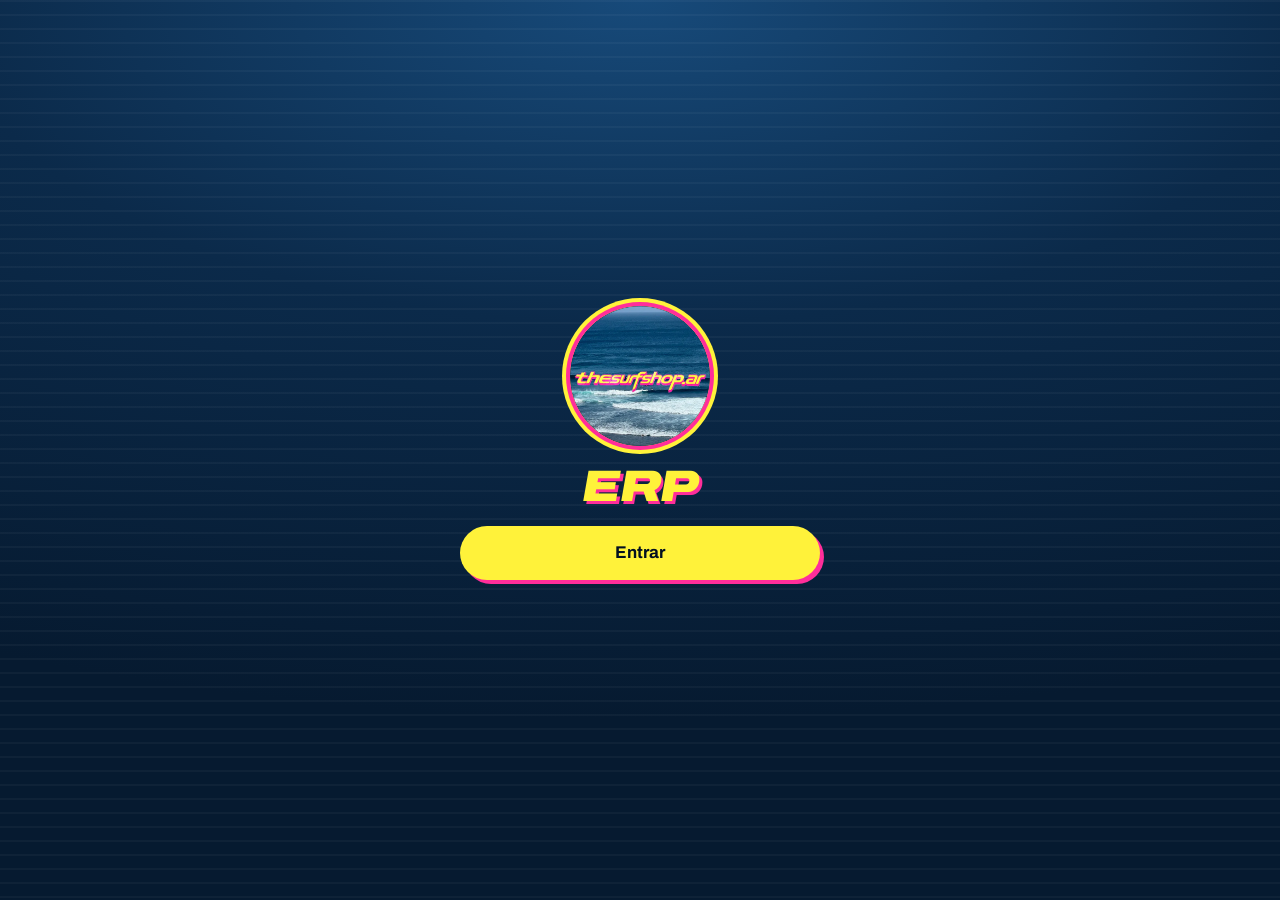
==== index.html @ 5bf67ba0 "Página de entrada que abre el ERP (para publicar con GitHub Pages) Co-Authored-By: Claude Opus 5.5 <" ====
<!doctype html>
<html lang="es-AR">
<head>
  <meta charset="utf-8">
  <meta name="viewport" content="width=device-width, initial-scale=1">
  <meta name="robots" content="noindex">
  <title>thesurfshop.ar</title>
  <!-- Por ahora la dirección principal abre el ERP; cuando esté la página pública, va acá. -->
  <meta http-equiv="refresh" content="0; url=stock.html">
  <style>body { margin: 0; background: #061a30; }</style>
</head>
<body>
  <script>location.replace('stock.html');</script>
</body>
</html>
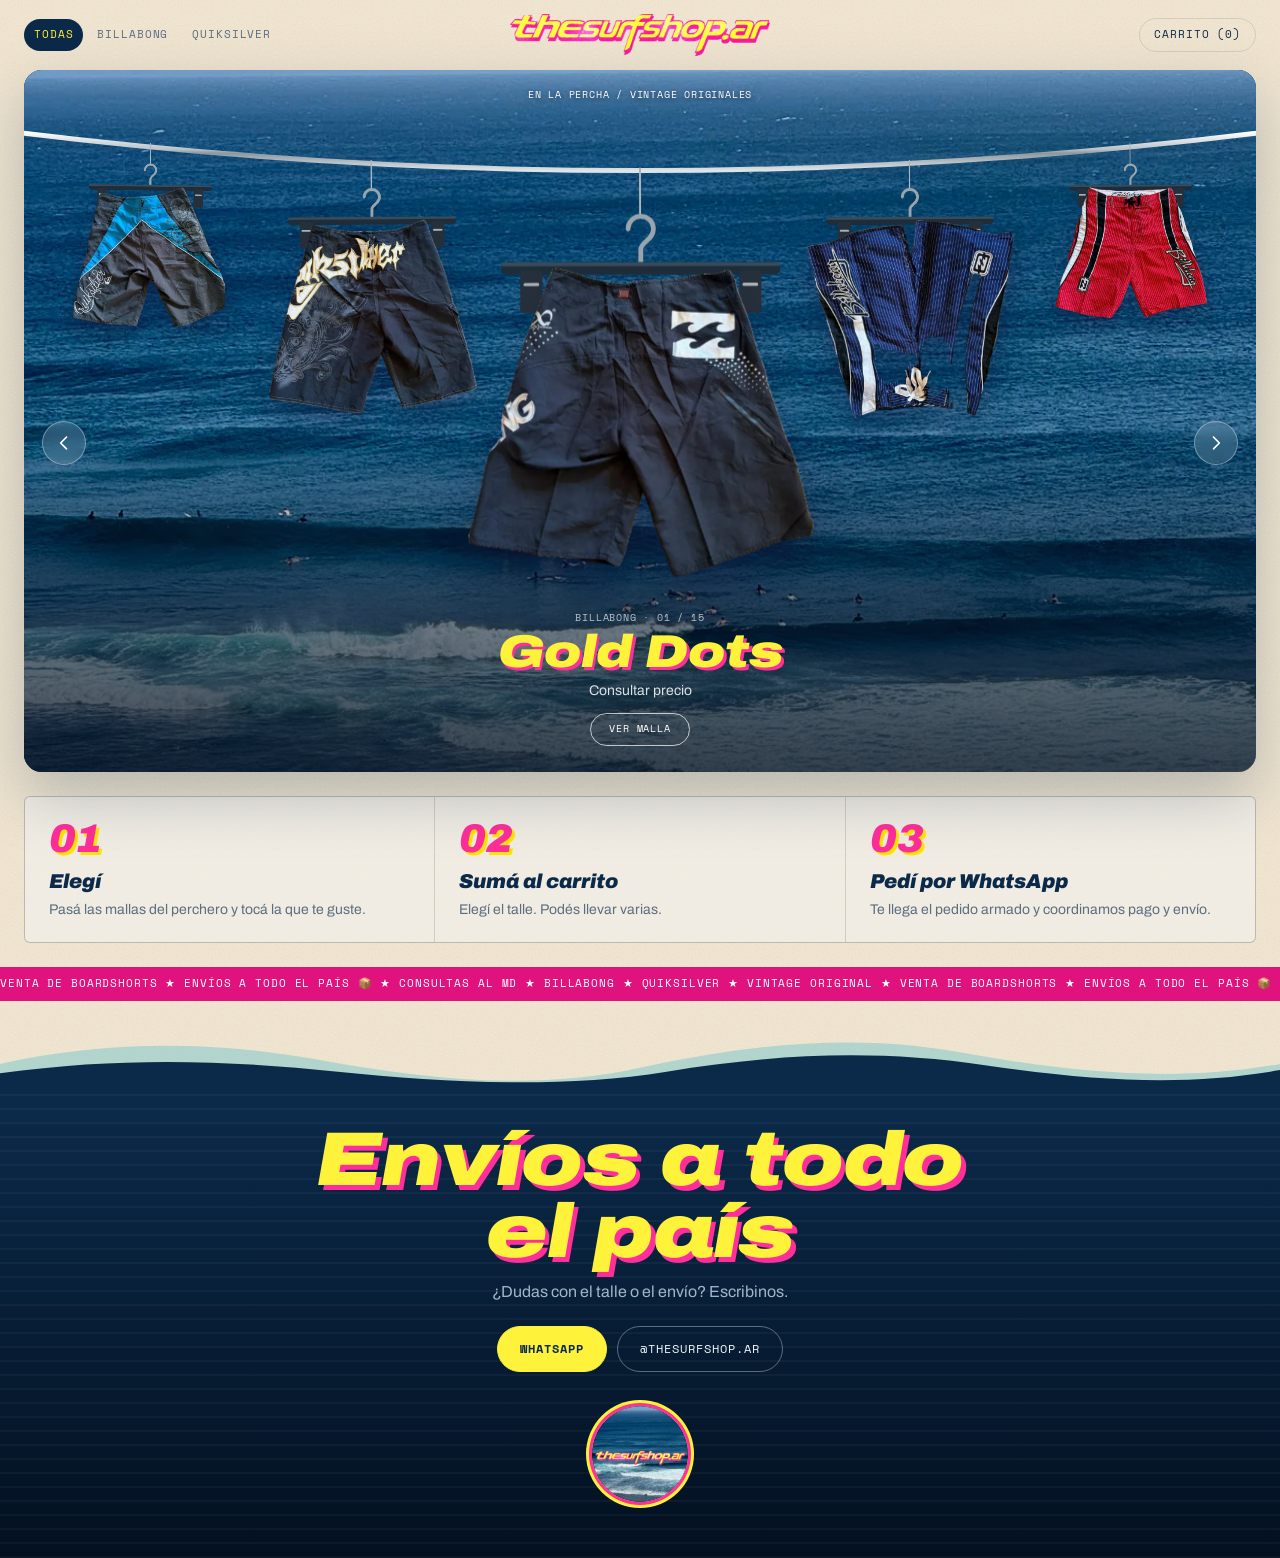
==== commit 2d711e95: "Tienda pública: perchero interactivo con las mallas y pedido por WhatsApp - index.html pasa a ser la" ====
--- a/index.html
+++ b/index.html
@@ -2,14 +2,187 @@
 <html lang="es-AR">
 <head>
   <meta charset="utf-8">
-  <meta name="viewport" content="width=device-width, initial-scale=1">
+  <meta name="viewport" content="width=device-width, initial-scale=1, viewport-fit=cover">
+  <!-- Sacar el noindex cuando la clienta apruebe la web y estén los precios. -->
   <meta name="robots" content="noindex">
-  <title>thesurfshop.ar</title>
-  <!-- Por ahora la dirección principal abre el ERP; cuando esté la página pública, va acá. -->
-  <meta http-equiv="refresh" content="0; url=stock.html">
-  <style>body { margin: 0; background: #061a30; }</style>
+  <meta name="theme-color" content="#f4ead7">
+  <title>thesurfshop.ar · Boardshorts vintage</title>
+  <meta name="description" content="Boardshorts vintage originales Billabong y Quiksilver. Elegí tu malla y pedila por WhatsApp.">
+  <meta property="og:title" content="thesurfshop.ar · Boardshorts vintage">
+  <meta property="og:description" content="Billabong y Quiksilver originales. Pedidos por WhatsApp.">
+  <meta property="og:image" content="img/og.jpg">
+  <link rel="icon" href="img/favicon.png">
+  <link rel="apple-touch-icon" href="img/icon-180.png">
+  <link rel="preconnect" href="https://fonts.googleapis.com">
+  <link rel="preconnect" href="https://fonts.gstatic.com" crossorigin>
+  <link rel="stylesheet" href="https://fonts.googleapis.com/css2?family=Archivo:ital,wdth,wght@0,62..125,400..900;1,62..125,400..900&family=Space+Mono:wght@400;700&display=swap">
+  <link rel="stylesheet" href="css/marca.css">
+  <link rel="stylesheet" href="css/tienda.css">
+  <script defer src="js/catalogo-inicial.js"></script>
+  <script defer src="js/tienda-config.js"></script>
+  <script defer src="js/tienda.js"></script>
 </head>
 <body>
-  <script>location.replace('stock.html');</script>
+
+  <header class="barra">
+    <nav class="filtros" aria-label="Marcas">
+      <button class="filtro" data-marca="" aria-pressed="true">Todas</button>
+      <button class="filtro" data-marca="Billabong" aria-pressed="false">Billabong</button>
+      <button class="filtro" data-marca="Quiksilver" aria-pressed="false">Quiksilver</button>
+    </nav>
+    <a href="./" class="marca" aria-label="thesurfshop.ar, inicio">
+      <img src="img/wordmark.webp" alt="thesurfshop.ar" width="1400" height="230">
+    </a>
+    <button class="boton-carrito" id="abrir-carrito" aria-haspopup="dialog">
+      Carrito <span id="carrito-cuenta">(0)</span>
+    </button>
+  </header>
+
+  <main>
+    <section class="escenario" id="escenario" aria-roledescription="carrusel" aria-label="Mallas en la percha">
+      <!-- La misma foto del mar que tiene el logo: las mallas cuelgan contra el cielo. -->
+      <div class="paisaje" aria-hidden="true">
+        <div class="foto-mar"></div>
+      </div>
+
+      <p class="rotulo"><span>En la percha</span> / <span>Vintage originales</span></p>
+
+      <svg class="barral" id="barral" aria-hidden="true" preserveAspectRatio="none">
+        <defs>
+          <linearGradient id="cromo" x1="0" y1="0" x2="0" y2="1">
+            <stop offset="0" stop-color="#ffffff"/>
+            <stop offset=".45" stop-color="#b9c2c9"/>
+            <stop offset=".55" stop-color="#8d979f"/>
+            <stop offset="1" stop-color="#dfe4e8"/>
+          </linearGradient>
+        </defs>
+        <path id="barral-sombra" fill="none" stroke="rgba(11,42,74,.08)" stroke-width="5" stroke-linecap="round"/>
+        <path id="barral-tubo" fill="none" stroke="url(#cromo)" stroke-width="5" stroke-linecap="round"/>
+      </svg>
+
+      <div class="perchas" id="perchas"></div>
+
+      <button class="flecha flecha-izq" id="anterior" aria-label="Malla anterior">
+        <svg viewBox="0 0 24 24" width="20" height="20" aria-hidden="true"><path d="M15 5l-7 7 7 7" fill="none" stroke="currentColor" stroke-width="2" stroke-linecap="round" stroke-linejoin="round"/></svg>
+      </button>
+      <button class="flecha flecha-der" id="siguiente" aria-label="Malla siguiente">
+        <svg viewBox="0 0 24 24" width="20" height="20" aria-hidden="true"><path d="M9 5l7 7-7 7" fill="none" stroke="currentColor" stroke-width="2" stroke-linecap="round" stroke-linejoin="round"/></svg>
+      </button>
+
+      <div class="etiqueta" id="etiqueta" aria-live="polite">
+        <p class="etiqueta-marca" id="etiqueta-marca"></p>
+        <h1 class="etiqueta-nombre titulo-racing" id="etiqueta-nombre"></h1>
+        <p class="etiqueta-precio" id="etiqueta-precio"></p>
+        <button class="boton-ver" id="ver-malla">Ver malla</button>
+      </div>
+
+      <!-- Panel de la malla elegida -->
+      <aside class="panel" id="panel" aria-label="Detalle de la malla" hidden>
+        <button class="cerrar" id="cerrar-panel" aria-label="Cerrar">
+          <svg viewBox="0 0 24 24" width="18" height="18" aria-hidden="true"><path d="M6 6l12 12M18 6 6 18" stroke="currentColor" stroke-width="2.2" stroke-linecap="round"/></svg>
+        </button>
+        <p class="panel-rotulo" id="panel-rotulo"></p>
+        <h2 class="panel-nombre" id="panel-nombre"></h2>
+        <p class="panel-precio"><strong id="panel-precio"></strong> <span id="panel-precio-nota"></span></p>
+
+        <p class="panel-sub">Color <strong id="panel-color"></strong></p>
+        <div class="fotos" id="panel-fotos"></div>
+
+        <div class="panel-sub panel-sub-fila">
+          <span>Talle <strong id="panel-talle">—</strong></span>
+          <span class="nota-talle">Medida de cintura en pulgadas</span>
+        </div>
+        <div class="talles" id="talles" role="radiogroup" aria-label="Talle">
+          <span class="talles-perilla" id="talles-perilla" aria-hidden="true"></span>
+        </div>
+
+        <button class="boton-agregar" id="agregar" disabled>
+          <span id="agregar-texto">Elegí un talle</span>
+          <span id="agregar-precio"></span>
+        </button>
+
+        <details class="acordeon">
+          <summary>Detalles</summary>
+          <p>Boardshort vintage original <span id="panel-marca-detalle"></span>. Las fotos son de la malla real que te llevás: tocalas para verlas grandes.</p>
+        </details>
+        <details class="acordeon">
+          <summary>Cómo comprar</summary>
+          <p>Sumá las mallas al carrito y tocá <strong>Pedir por WhatsApp</strong>. Te llega el pedido armado y coordinamos el pago y el envío por ahí.</p>
+        </details>
+        <details class="acordeon">
+          <summary>Talles</summary>
+          <p>Los talles van por medida de cintura en pulgadas (32 = 81 cm aprox.). Si dudás entre dos, consultanos por WhatsApp.</p>
+        </details>
+      </aside>
+    </section>
+
+    <section class="pasos" aria-label="Cómo comprar">
+      <div class="paso"><span class="paso-num">01</span><h3>Elegí</h3><p>Pasá las mallas del perchero y tocá la que te guste.</p></div>
+      <div class="paso"><span class="paso-num">02</span><h3>Sumá al carrito</h3><p>Elegí el talle. Podés llevar varias.</p></div>
+      <div class="paso"><span class="paso-num">03</span><h3>Pedí por WhatsApp</h3><p>Te llega el pedido armado y coordinamos pago y envío.</p></div>
+    </section>
+  </main>
+
+  <footer class="pie">
+    <div class="cinta" aria-hidden="true">
+      <div class="cinta-texto">
+        <span>Venta de boardshorts ★ Envíos a todo el país 📦 ★ Consultas al md ★ Billabong ★ Quiksilver ★ Vintage original ★&nbsp;</span>
+        <span>Venta de boardshorts ★ Envíos a todo el país 📦 ★ Consultas al md ★ Billabong ★ Quiksilver ★ Vintage original ★&nbsp;</span>
+      </div>
+    </div>
+    <svg class="pie-ola" viewBox="0 0 1440 90" preserveAspectRatio="none" aria-hidden="true">
+      <path d="M0 50C120 20 240 20 360 45s240 40 360 10 240-45 360-20 240 40 360 15V90H0z" fill="#3fb8c9" opacity=".35"/>
+      <path d="M0 62C140 40 260 46 380 60s250 22 370 0 230-30 360-8 230 26 330 6V90H0z" fill="#0b2a4a"/>
+    </svg>
+    <div class="pie-mar mar">
+      <p class="titulo-racing pie-titulo">Envíos a todo<br>el país</p>
+      <p class="pie-texto">¿Dudas con el talle o el envío? Escribinos.</p>
+      <div class="pie-botones">
+        <a class="pie-boton pie-boton-wpp" id="link-whatsapp" target="_blank" rel="noopener">WhatsApp</a>
+        <a class="pie-boton" id="link-instagram" target="_blank" rel="noopener">@thesurfshop.ar</a>
+      </div>
+      <img class="pie-logo" src="img/logo.webp" alt="" width="120" height="120" loading="lazy">
+    </div>
+  </footer>
+
+  <!-- Carrito -->
+  <dialog class="carrito" id="carrito" aria-labelledby="carrito-titulo">
+    <div class="carrito-caja">
+      <header class="carrito-cabeza">
+        <h2 id="carrito-titulo">Carrito</h2>
+        <button class="cerrar" id="cerrar-carrito" aria-label="Cerrar carrito">
+          <svg viewBox="0 0 24 24" width="18" height="18" aria-hidden="true"><path d="M6 6l12 12M18 6 6 18" stroke="currentColor" stroke-width="2.2" stroke-linecap="round"/></svg>
+        </button>
+      </header>
+      <ul class="carrito-lista" id="carrito-lista"></ul>
+      <p class="carrito-vacio" id="carrito-vacio">Todavía no sumaste ninguna malla.</p>
+      <form class="carrito-pie" id="form-pedido">
+        <div class="carrito-total"><span>Total</span><strong id="carrito-total">$0</strong></div>
+        <p class="carrito-nota" id="carrito-nota" hidden>Algunas mallas no tienen precio cargado: te lo confirmamos por WhatsApp.</p>
+        <label class="campo-pedido">
+          <span>Tu nombre (opcional)</span>
+          <input name="nombre" autocomplete="name" maxlength="60">
+        </label>
+        <label class="campo-pedido">
+          <span>Ciudad o barrio, para el envío (opcional)</span>
+          <input name="zona" autocomplete="address-level2" maxlength="80">
+        </label>
+        <button class="boton-whatsapp" id="pedir" type="submit">
+          <svg viewBox="0 0 24 24" width="20" height="20" aria-hidden="true"><path fill="currentColor" d="M12 2a10 10 0 0 0-8.6 15.1L2 22l5-1.3A10 10 0 1 0 12 2zm0 18.2a8.2 8.2 0 0 1-4.2-1.2l-.3-.2-3 .8.8-2.9-.2-.3A8.2 8.2 0 1 1 12 20.2zm4.5-6.1c-.2-.1-1.5-.7-1.7-.8-.2-.1-.4-.1-.6.1l-.8 1c-.1.2-.3.2-.5.1a6.7 6.7 0 0 1-3.3-2.9c-.3-.4.2-.4.7-1.4.1-.2 0-.3 0-.4l-.8-1.8c-.2-.5-.4-.4-.6-.4h-.5a1 1 0 0 0-.7.3 3 3 0 0 0-.9 2.2 5.2 5.2 0 0 0 1.1 2.7 11.8 11.8 0 0 0 4.5 4c1.7.7 2.3.8 3.2.6.5-.1 1.5-.6 1.7-1.2.2-.6.2-1.1.2-1.2-.1-.1-.3-.2-.5-.3z"/></svg>
+          Pedir por WhatsApp
+        </button>
+      </form>
+    </div>
+  </dialog>
+
+  <!-- Foto real ampliada -->
+  <dialog class="visor" id="visor" aria-label="Foto de la malla">
+    <button class="cerrar" id="cerrar-visor" aria-label="Cerrar foto">
+      <svg viewBox="0 0 24 24" width="18" height="18" aria-hidden="true"><path d="M6 6l12 12M18 6 6 18" stroke="currentColor" stroke-width="2.2" stroke-linecap="round"/></svg>
+    </button>
+    <img id="visor-img" alt="">
+  </dialog>
+
+  <div class="aviso" id="aviso" role="status" hidden></div>
 </body>
 </html>
--- a/css/marca.css
+++ b/css/marca.css
@@ -0,0 +1,83 @@
+/* thesurfshop.ar — colores sacados del logo: amarillo y rosa flúor sobre azul océano. */
+:root {
+  --amarillo: #fff23a;
+  --amarillo-2: #ffe600;
+  --rosa: #ff2e9a;
+  --rosa-2: #e0137e;
+  --oceano: #0b2a4a;
+  --profundo: #061a30;
+  --abismo: #031020;
+  --ola: #3fb8c9;
+  --espuma: #e9f5f8;
+  --arena: #f4ead7;
+
+  --texto: #eef6fa;
+  --texto-suave: #9fb6c9;
+  --linea: rgba(255, 255, 255, 0.12);
+  --tarjeta: #0e2f52;
+  --tarjeta-2: #133a63;
+
+  --ok: #3ee08f;
+  --peligro: #ff5470;
+
+  --radio: 14px;
+  --radio-lg: 22px;
+  --sombra: 0 10px 30px rgba(0, 0, 0, 0.35);
+
+  --f-titulo: 'Archivo', system-ui, sans-serif;
+  --f-texto: 'Archivo', system-ui, sans-serif;
+
+  color-scheme: dark;
+}
+
+*, *::before, *::after { box-sizing: border-box; }
+
+html { -webkit-text-size-adjust: 100%; }
+
+body {
+  margin: 0;
+  background: var(--profundo);
+  color: var(--texto);
+  font-family: var(--f-texto);
+  font-size: 16px;
+  line-height: 1.45;
+  -webkit-font-smoothing: antialiased;
+  -webkit-tap-highlight-color: transparent;
+}
+
+img { display: block; max-width: 100%; }
+[hidden] { display: none !important; }
+button, input, select, textarea { font: inherit; color: inherit; }
+button { cursor: pointer; }
+a { color: inherit; }
+
+/* Títulos tipo "racing": cursiva, ancha, pesada, con la sombra rosa del logo. */
+.titulo-racing {
+  font-family: var(--f-titulo);
+  font-style: italic;
+  font-weight: 900;
+  font-stretch: 125%;
+  font-variation-settings: 'wdth' 125;
+  letter-spacing: -0.01em;
+  line-height: 0.95;
+  color: var(--amarillo);
+  text-shadow: 0.06em 0.06em 0 var(--rosa);
+}
+
+/* Líneas de mar de fondo, como el mar del logo. */
+.mar {
+  background:
+    repeating-linear-gradient(180deg, rgba(255,255,255,0.035) 0 2px, transparent 2px 14px),
+    radial-gradient(120% 80% at 50% 0%, #174a7a 0%, var(--oceano) 45%, var(--profundo) 100%);
+}
+
+.sr-only {
+  position: absolute; width: 1px; height: 1px; padding: 0; margin: -1px;
+  overflow: hidden; clip: rect(0 0 0 0); white-space: nowrap; border: 0;
+}
+
+:focus-visible { outline: 3px solid var(--amarillo); outline-offset: 2px; }
+
+@media (prefers-reduced-motion: reduce) {
+  *, *::before, *::after { animation: none !important; transition: none !important; scroll-behavior: auto !important; }
+}
--- a/css/tienda.css
+++ b/css/tienda.css
@@ -0,0 +1,479 @@
+/* Tienda pública: perchero con las mallas colgadas, panel de detalle y carrito que termina en WhatsApp.
+   Fondo arena claro (como un local), con el amarillo y el rosa del logo como acentos. */
+:root {
+  --fondo: var(--arena);
+  --tela: #fbf7ef;
+  --tinta: var(--oceano);
+  --tinta-suave: #5a6e80;
+  --borde: rgba(11, 42, 74, 0.12);
+  --accion: var(--rosa-2);
+  --f-mono: 'Space Mono', ui-monospace, monospace;
+  color-scheme: light;
+}
+
+/* Fondo de arena: grano muy suave encima del color. */
+body {
+  background:
+    url("data:image/svg+xml,%3Csvg xmlns='http://www.w3.org/2000/svg' width='160' height='160'%3E%3Cfilter id='g'%3E%3CfeTurbulence type='fractalNoise' baseFrequency='.9' numOctaves='2' stitchTiles='stitch'/%3E%3CfeColorMatrix values='0 0 0 0 .45 0 0 0 0 .33 0 0 0 0 .18 0 0 0 .5 0'/%3E%3C/filter%3E%3Crect width='160' height='160' filter='url(%23g)' opacity='.35'/%3E%3C/svg%3E"),
+    var(--fondo);
+  color: var(--tinta);
+  overflow-x: hidden;
+}
+
+.rotulo, .filtro, .boton-carrito, .etiqueta-marca, .panel-rotulo, .panel-sub, .boton-ver,
+.boton-agregar, .acordeon summary, .paso-num, .cinta, .pie-links, .talle, .campo-pedido span {
+  font-family: var(--f-mono);
+  text-transform: uppercase;
+  letter-spacing: 0.08em;
+}
+
+/* ---------- Barra de arriba ---------- */
+.barra {
+  display: grid;
+  grid-template-columns: 1fr auto 1fr;
+  align-items: center;
+  gap: 12px;
+  padding: 14px 24px;
+}
+.filtros { display: flex; gap: 4px; }
+.filtro {
+  background: none;
+  border: 0;
+  padding: 8px 10px;
+  border-radius: 999px;
+  font-size: 11px;
+  color: var(--tinta-suave);
+}
+.filtro[aria-pressed="true"] { background: var(--tinta); color: var(--amarillo); }
+.marca img { width: clamp(170px, 22vw, 260px); height: auto; }
+.boton-carrito {
+  justify-self: end;
+  background: none;
+  border: 1px solid var(--borde);
+  border-radius: 999px;
+  padding: 8px 14px;
+  font-size: 11px;
+}
+.boton-carrito.salto { animation: salto 0.5s cubic-bezier(.3, 1.6, .5, 1); }
+@keyframes salto { 40% { transform: scale(1.15); background: var(--amarillo); } }
+
+/* ---------- Escenario con el perchero ---------- */
+.escenario {
+  --alto: clamp(560px, 78vh, 760px);
+  position: relative;
+  margin: 0 24px;
+  height: var(--alto);
+  background: var(--profundo);
+  border-radius: 18px;
+  overflow: hidden;
+  touch-action: pan-y;
+  user-select: none;
+  -webkit-user-select: none;
+  box-shadow: 0 24px 60px rgba(11, 42, 74, 0.25);
+}
+.rotulo {
+  position: absolute;
+  inset: 18px 0 auto;
+  margin: 0;
+  text-align: center;
+  font-size: 10px;
+  color: #fff;
+  text-shadow: 0 1px 4px rgba(3, 16, 32, 0.6);
+  z-index: 3;
+}
+
+/* ---------- Paisaje: la foto del mar del logo ---------- */
+.paisaje {
+  position: absolute;
+  inset: 0;
+  z-index: 0;
+  overflow: hidden;
+  transition: filter 0.5s;
+}
+.escenario.detalle .paisaje { filter: brightness(0.85); }
+.foto-mar {
+  position: absolute;
+  inset: 0;
+  background: url('../img/mar.webp') 50% 44% / cover no-repeat;
+  transform-origin: 50% 40%;
+  animation: respira 40s ease-in-out infinite alternate;
+}
+/* Oscurece abajo para que se lea el nombre de la malla. */
+.paisaje::after {
+  content: '';
+  position: absolute;
+  inset: 0;
+  background: linear-gradient(180deg, transparent 50%, rgba(3, 16, 32, 0.55) 78%, rgba(3, 16, 32, 0.8) 100%);
+}
+@keyframes respira { to { transform: scale(1.08) translateY(-1%); } }
+
+.barral { position: absolute; inset: 0; width: 100%; height: 100%; pointer-events: none; z-index: 1; }
+
+.perchas { position: absolute; inset: 0; z-index: 2; }
+.colgada {
+  position: absolute;
+  left: 50%;
+  top: 0;
+  width: var(--ancho);
+  margin-left: calc(var(--ancho) / -2);
+  transform-origin: 50% 0;
+  background: none;
+  border: 0;
+  padding: 0;
+  will-change: transform, opacity;
+}
+.colgada:focus-visible { outline: none; }
+.colgada:focus-visible .malla { outline: 3px solid var(--rosa); outline-offset: 6px; }
+.pendulo { transform-origin: 50% 0; }
+.alambre {
+  display: block;
+  width: 2px;
+  height: var(--alambre, 60px);
+  margin: 0 auto;
+  background: linear-gradient(90deg, #7d8790, #d6dce1, #7d8790);
+}
+.percha { display: block; width: 92%; height: auto; margin: -2px auto 0; overflow: visible; }
+.malla {
+  display: block;
+  width: 100%;
+  height: auto;
+  margin-top: -14%;
+  pointer-events: none;
+  filter: drop-shadow(0 22px 22px rgba(20, 10, 50, 0.35));
+}
+.colgada:not(.centro) { cursor: pointer; }
+.colgada.centro { cursor: grab; }
+.escenario.arrastrando .colgada { cursor: grabbing; }
+
+.flecha {
+  position: absolute;
+  top: 50%;
+  z-index: 4;
+  width: 44px;
+  height: 44px;
+  display: grid;
+  place-items: center;
+  border-radius: 50%;
+  border: 1px solid rgba(255, 255, 255, 0.35);
+  background: rgba(255, 255, 255, 0.14);
+  -webkit-backdrop-filter: blur(6px);
+  backdrop-filter: blur(6px);
+  color: #fff;
+  transition: opacity 0.3s, transform 0.2s;
+}
+.flecha:hover { transform: scale(1.08); }
+.flecha-izq { left: 18px; }
+.flecha-der { right: 18px; }
+
+.etiqueta {
+  position: absolute;
+  left: 0;
+  right: 0;
+  bottom: 26px;
+  z-index: 4;
+  text-align: center;
+  transition: opacity 0.3s, transform 0.3s;
+}
+.etiqueta-marca { margin: 0; font-size: 10px; color: rgba(255, 255, 255, 0.7); }
+.etiqueta-nombre { margin: 6px 0 6px; font-size: clamp(30px, 4.2vw, 46px); }
+.etiqueta-precio { margin: 0 0 12px; font-size: 14px; color: rgba(255, 255, 255, 0.85); }
+.boton-ver {
+  background: none;
+  border: 1px solid rgba(255, 255, 255, 0.7);
+  border-radius: 999px;
+  padding: 8px 18px;
+  font-size: 10px;
+  color: #fff;
+}
+.boton-ver:hover { background: var(--amarillo); border-color: var(--amarillo); color: var(--oceano); }
+
+.escenario.detalle .flecha,
+.escenario.detalle .etiqueta { opacity: 0; pointer-events: none; }
+.escenario.detalle .etiqueta { transform: translateY(12px); }
+
+/* ---------- Panel de la malla ---------- */
+.panel {
+  position: absolute;
+  z-index: 5;
+  top: 56px;
+  right: 6%;
+  bottom: 24px;
+  width: min(380px, 40%);
+  overflow-y: auto;
+  padding: 24px 24px 20px;
+  background: #fff;
+  border-radius: 10px;
+  box-shadow: 0 20px 50px rgba(11, 42, 74, 0.16);
+  animation: entra-panel 0.45s cubic-bezier(.2, .8, .2, 1);
+}
+@keyframes entra-panel { from { opacity: 0; transform: translateX(40px); } }
+.panel .cerrar { position: absolute; top: 14px; right: 14px; }
+.panel-rotulo { margin: 0; font-size: 10px; color: var(--tinta-suave); }
+.panel-nombre { margin: 6px 0 4px; font-size: 28px; font-weight: 900; font-stretch: 110%; font-variation-settings: 'wdth' 110; line-height: 1; }
+.panel-precio { margin: 0 0 18px; font-size: 18px; }
+.panel-precio span { font-family: var(--f-mono); font-size: 10px; text-transform: uppercase; color: var(--tinta-suave); letter-spacing: 0.06em; }
+.panel-sub { margin: 0 0 8px; font-size: 10px; color: var(--tinta-suave); }
+.panel-sub strong { color: var(--tinta); }
+.panel-sub-fila { display: flex; justify-content: space-between; gap: 8px; margin-top: 18px; }
+.nota-talle { text-transform: none; letter-spacing: 0; }
+
+.fotos { display: flex; gap: 6px; flex-wrap: wrap; }
+.foto {
+  width: 46px;
+  height: 46px;
+  padding: 0;
+  border: 1px solid var(--borde);
+  border-radius: 6px;
+  overflow: hidden;
+  background: var(--tela);
+}
+.foto img { width: 100%; height: 100%; object-fit: cover; }
+.foto:hover { border-color: var(--tinta); }
+
+/* Selector de talle: píldora oscura con una perilla amarilla con forma de tabla de surf que se desliza. */
+.talles {
+  position: relative;
+  display: flex;
+  padding: 4px;
+  border-radius: 999px;
+  background: var(--tinta);
+}
+.talles-perilla {
+  position: absolute;
+  top: 4px;
+  bottom: 4px;
+  left: 4px;
+  width: var(--w, 0);
+  border-radius: 50% / 100%;
+  background: var(--amarillo);
+  box-shadow: 0 2px 0 var(--rosa);
+  transform: translateX(var(--x, 0));
+  opacity: 0;
+  transition: transform 0.35s cubic-bezier(.3, 1.4, .5, 1), opacity 0.2s;
+}
+.talles.con-talle .talles-perilla { opacity: 1; }
+.talle {
+  position: relative;
+  flex: 1;
+  min-height: 40px;
+  border: 0;
+  background: none;
+  color: rgba(255, 255, 255, 0.7);
+  font-size: 12px;
+  font-weight: 700;
+  z-index: 1;
+}
+.talle[aria-checked="true"] { color: var(--tinta); }
+
+.boton-agregar {
+  width: 100%;
+  margin: 18px 0 10px;
+  display: flex;
+  justify-content: space-between;
+  align-items: center;
+  gap: 10px;
+  min-height: 50px;
+  padding: 0 20px;
+  border: 0;
+  border-radius: 999px;
+  background: var(--accion);
+  color: #fff;
+  font-size: 12px;
+  font-weight: 700;
+  transition: transform 0.15s, background 0.2s;
+}
+.boton-agregar:not(:disabled):hover { background: var(--rosa); }
+.boton-agregar:not(:disabled):active { transform: scale(0.98); }
+.boton-agregar:disabled { background: #e5ddd0; color: var(--tinta-suave); cursor: default; }
+
+.acordeon { border-top: 1px solid var(--borde); }
+.acordeon:last-child { border-bottom: 1px solid var(--borde); }
+.acordeon summary {
+  display: flex;
+  justify-content: space-between;
+  padding: 12px 0;
+  font-size: 10px;
+  cursor: pointer;
+  list-style: none;
+}
+.acordeon summary::-webkit-details-marker { display: none; }
+.acordeon summary::after { content: '+'; font-size: 14px; line-height: 1; }
+.acordeon[open] summary::after { content: '−'; }
+.acordeon p { margin: 0 0 14px; font-size: 14px; color: var(--tinta-suave); }
+
+.cerrar {
+  width: 34px;
+  height: 34px;
+  display: grid;
+  place-items: center;
+  border: 0;
+  border-radius: 50%;
+  background: #efe8dc;
+  color: var(--tinta);
+}
+
+/* ---------- Pasos ---------- */
+.pasos {
+  display: grid;
+  grid-template-columns: repeat(3, 1fr);
+  gap: 1px;
+  margin: 24px;
+  background: var(--borde);
+  border: 1px solid var(--borde);
+  border-radius: 6px;
+  overflow: hidden;
+}
+.paso { background: rgba(251, 247, 239, 0.75); padding: 22px 24px; }
+.paso-num {
+  display: block;
+  font-family: var(--f-titulo);
+  font-size: 40px;
+  font-weight: 900;
+  font-style: italic;
+  line-height: 1;
+  letter-spacing: 0;
+  color: var(--rosa);
+  text-shadow: 3px 3px 0 var(--amarillo-2);
+}
+.paso h3 { margin: 8px 0 4px; font-size: 20px; font-weight: 900; font-style: italic; }
+.paso p { margin: 0; font-size: 14px; color: var(--tinta-suave); }
+
+/* ---------- Pie ---------- */
+.cinta { overflow: hidden; background: var(--accion); color: #fff; font-size: 11px; padding: 9px 0; }
+.cinta-texto { display: flex; width: max-content; animation: cinta 30s linear infinite; }
+.cinta-texto span { white-space: pre; }
+@keyframes cinta { to { transform: translateX(-50%); } }
+.pie-ola { display: block; width: 100%; height: 70px; margin-top: 24px; }
+.pie-mar {
+  position: relative;
+  margin-top: -1px;
+  background:
+    repeating-linear-gradient(180deg, rgba(255, 255, 255, 0.035) 0 2px, transparent 2px 14px),
+    linear-gradient(180deg, var(--oceano), var(--abismo));
+  padding: 30px 24px 56px;
+  text-align: center;
+  color: var(--texto);
+  overflow: hidden;
+}
+.pie-titulo { margin: 0 0 12px; font-size: clamp(38px, 7vw, 76px); }
+.pie-texto { margin: 0 0 22px; color: var(--texto-suave); }
+.pie-botones { display: flex; justify-content: center; flex-wrap: wrap; gap: 10px; }
+.pie-boton {
+  display: inline-flex;
+  align-items: center;
+  min-height: 46px;
+  padding: 0 22px;
+  border-radius: 999px;
+  border: 1px solid rgba(255, 255, 255, 0.35);
+  font-family: var(--f-mono);
+  font-size: 12px;
+  text-transform: uppercase;
+  letter-spacing: 0.08em;
+  text-decoration: none;
+}
+.pie-boton:hover { border-color: var(--amarillo); color: var(--amarillo); }
+.pie-boton-wpp { background: var(--amarillo); border-color: var(--amarillo); color: var(--oceano); font-weight: 700; }
+.pie-boton-wpp:hover { background: var(--rosa); border-color: var(--rosa); color: #fff; }
+.pie-logo { width: 96px; height: 96px; margin: 34px auto 0; border-radius: 50%; box-shadow: 0 0 0 3px var(--rosa), 0 0 0 6px var(--amarillo); }
+
+/* ---------- Carrito ---------- */
+.carrito {
+  inset: 0 0 0 auto;
+  margin: 0;
+  height: 100%;
+  max-height: none;
+  max-width: none;
+  width: min(420px, 100vw);
+  padding: 0;
+  border: 0;
+  background: var(--tela);
+  color: var(--tinta);
+}
+.carrito[open] { animation: entra-carrito 0.35s cubic-bezier(.2, .8, .2, 1); }
+@keyframes entra-carrito { from { transform: translateX(100%); } }
+.carrito::backdrop { background: rgba(6, 26, 48, 0.4); }
+.carrito-caja { display: flex; flex-direction: column; height: 100%; }
+.carrito-cabeza { display: flex; justify-content: space-between; align-items: center; padding: 18px 20px; border-bottom: 1px solid var(--borde); }
+.carrito-cabeza h2 { margin: 0; font-size: 22px; font-weight: 900; font-style: italic; }
+.carrito-lista { list-style: none; margin: 0; padding: 8px 20px; overflow-y: auto; flex: 1; }
+.carrito-vacio { padding: 0 20px; color: var(--tinta-suave); flex: 1; }
+.item { display: grid; grid-template-columns: 64px 1fr auto; gap: 12px; align-items: center; padding: 12px 0; border-bottom: 1px solid var(--borde); }
+.item img { width: 64px; height: 64px; object-fit: contain; }
+.item-nombre { margin: 0; font-weight: 800; }
+.item-datos { margin: 2px 0 0; font-size: 13px; color: var(--tinta-suave); }
+.item-lado { display: grid; justify-items: end; gap: 6px; }
+.cantidad { display: flex; align-items: center; border: 1px solid var(--borde); border-radius: 999px; }
+.cantidad button { width: 30px; height: 30px; border: 0; background: none; font-size: 16px; }
+.cantidad span { min-width: 18px; text-align: center; font-size: 14px; }
+.quitar { border: 0; background: none; padding: 0; font-size: 12px; color: var(--tinta-suave); text-decoration: underline; }
+.carrito-pie { padding: 16px 20px calc(16px + env(safe-area-inset-bottom)); border-top: 1px solid var(--borde); display: grid; gap: 10px; }
+.carrito-total { display: flex; justify-content: space-between; font-size: 18px; }
+.carrito-nota { margin: 0; font-size: 13px; color: var(--tinta-suave); }
+.campo-pedido { display: grid; gap: 4px; }
+.campo-pedido span { font-size: 10px; color: var(--tinta-suave); }
+.campo-pedido input { padding: 10px 12px; border: 1px solid var(--borde); border-radius: 8px; background: #fff; font-size: 16px; }
+.boton-whatsapp {
+  display: flex;
+  justify-content: center;
+  align-items: center;
+  gap: 10px;
+  min-height: 52px;
+  border: 0;
+  border-radius: 999px;
+  background: #128c4a;
+  color: #fff;
+  font-weight: 800;
+  font-size: 16px;
+}
+.boton-whatsapp:hover { background: #0f7a40; }
+.boton-whatsapp:disabled { opacity: 0.5; cursor: default; }
+
+/* ---------- Visor de fotos ---------- */
+.visor { padding: 0; border: 0; border-radius: 10px; max-width: min(92vw, 640px); background: #fff; overflow: hidden; }
+.visor::backdrop { background: rgba(6, 26, 48, 0.7); }
+.visor img { width: 100%; max-height: 86vh; object-fit: contain; }
+.visor .cerrar { position: absolute; top: 10px; right: 10px; }
+
+.aviso {
+  position: fixed;
+  left: 50%;
+  bottom: 24px;
+  transform: translateX(-50%);
+  z-index: 20;
+  padding: 12px 18px;
+  border-radius: 999px;
+  background: var(--tinta);
+  color: var(--amarillo);
+  font-weight: 700;
+  font-size: 14px;
+  box-shadow: var(--sombra);
+}
+
+/* ---------- Celular ---------- */
+@media (max-width: 760px) {
+  .barra { grid-template-columns: 1fr auto; padding: 12px 16px; }
+  .marca { grid-row: 1; }
+  .marca img { width: 170px; }
+  .boton-carrito { grid-row: 1; }
+  .filtros { grid-column: 1 / -1; justify-content: center; }
+  .escenario { margin: 0 16px; --alto: clamp(500px, 74vh, 640px); }
+  .flecha { top: auto; bottom: 120px; width: 40px; height: 40px; }
+  .flecha-izq { left: 10px; }
+  .flecha-der { right: 10px; }
+  .panel {
+    position: absolute;
+    top: auto;
+    left: 0;
+    right: 0;
+    bottom: 0;
+    width: auto;
+    max-height: 62%;
+    border-radius: 16px 16px 0 0;
+    padding: 20px 18px 18px;
+    animation-name: sube-panel;
+  }
+  @keyframes sube-panel { from { opacity: 0; transform: translateY(40px); } }
+  .panel-precio span { display: block; margin-top: 2px; }
+  .pasos { grid-template-columns: 1fr; margin: 16px; }
+  .paso { padding: 18px; }
+}
